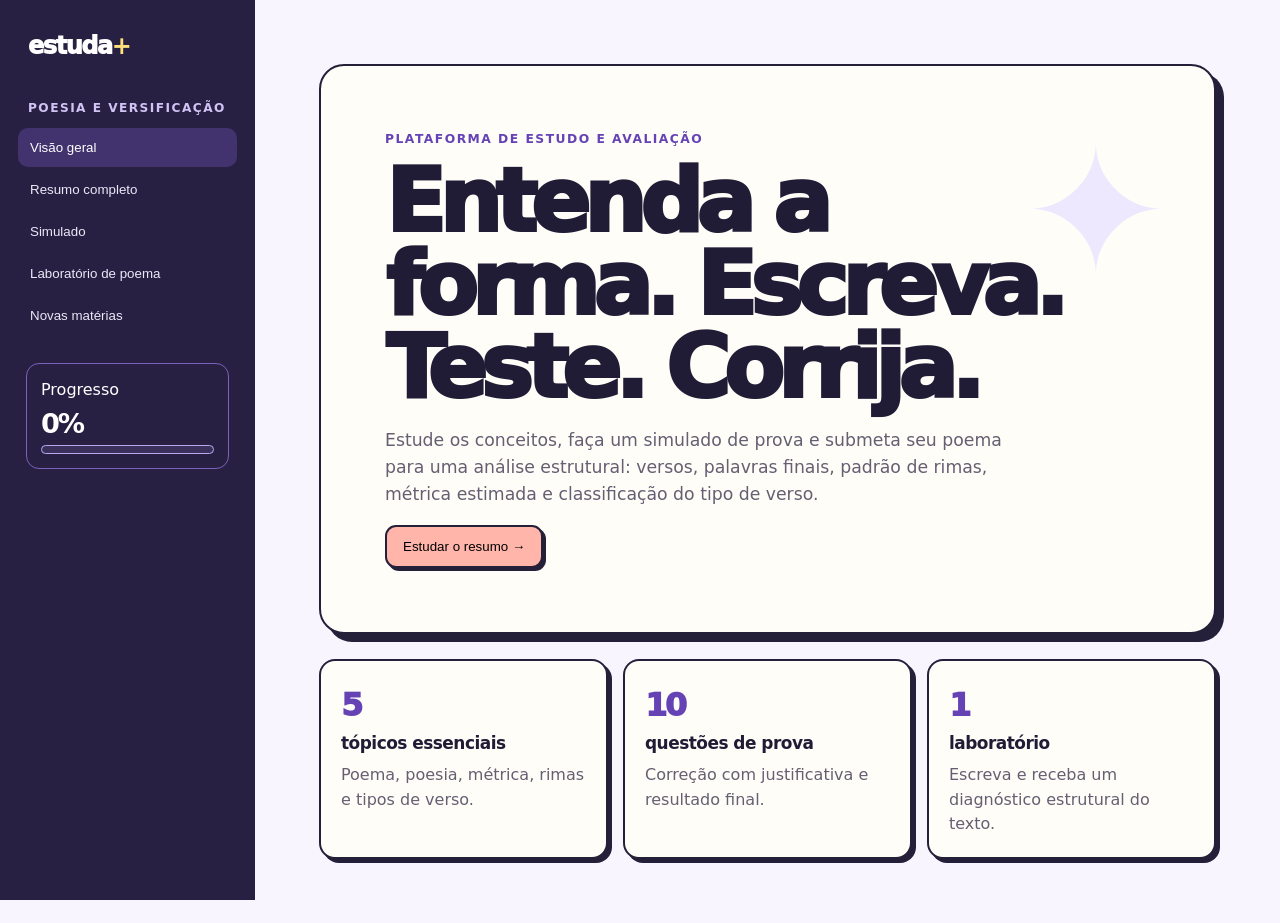
==== plataforma-estudos/index.html @ 5351b5e9 "feat: adiciona plataforma de estudo de versificação" ====
<!doctype html>
<html lang="pt-BR">
<head>
  <script>location.replace('./plataforma-completa.html')</script>
  <meta charset="utf-8"><meta name="viewport" content="width=device-width,initial-scale=1">
  <title>Estuda+ | Poesia</title>
  <style>
    :root{--ink:#25203b;--purple:#6445af;--soft:#eee7ff;--sun:#ffdc70;--mint:#c8f3df;--coral:#ffb5a9;--white:#fffdf7}*{box-sizing:border-box}body{margin:0;background:linear-gradient(130deg,#f9f1ff,#fffaf2 55%,#edfff7);font:500 16px/1.55 system-ui,sans-serif;color:var(--ink)}.app{max-width:1100px;margin:auto;padding:22px}.top{display:flex;justify-content:space-between;align-items:center;margin-bottom:28px}.brand{font-size:1.4rem;font-weight:950;letter-spacing:-.06em}.brand b{color:var(--purple)}.xp{background:var(--sun);border:2px solid var(--ink);box-shadow:3px 3px 0 var(--ink);border-radius:99px;padding:7px 12px;font-weight:900}.hero,.card{border:2px solid var(--ink);background:var(--white);border-radius:20px;box-shadow:7px 7px 0 var(--ink)}.hero{padding:clamp(30px,7vw,75px);position:relative;overflow:hidden}.hero:after{content:'✦';position:absolute;right:7%;top:5%;font-size:10rem;color:var(--soft)}.hero>*{position:relative;z-index:1}.tag{font-size:.76rem;letter-spacing:.11em;font-weight:900;color:var(--purple);text-transform:uppercase}.hero h1{font-size:clamp(2.6rem,7vw,5.3rem);letter-spacing:-.075em;line-height:.92;margin:12px 0 18px;max-width:700px}.hero p{max-width:560px;font-size:1.07rem;color:#575164}.button{border:2px solid var(--ink);border-radius:12px;padding:12px 17px;background:var(--coral);box-shadow:3px 3px 0 var(--ink);font:900 1rem inherit;cursor:pointer}.button:hover{transform:translate(2px,2px);box-shadow:1px 1px 0 var(--ink)}.layout{display:grid;grid-template-columns:220px 1fr;gap:22px;margin-top:28px}.side{height:max-content;padding:13px;position:sticky;top:15px}.nav{display:block;width:100%;border:0;background:transparent;text-align:left;padding:12px;border-radius:9px;font:800 .95rem inherit;cursor:pointer}.nav.active{background:var(--soft);color:var(--purple)}.progress{margin:18px 4px 3px;padding:13px;background:#f4efff;border-radius:12px}.bar{height:9px;border:1.5px solid var(--ink);border-radius:9px;background:#fff;overflow:hidden;margin-top:8px}.bar i{display:block;width:0;height:100%;background:var(--mint);transition:.3s}.content{padding:clamp(21px,4vw,38px);min-height:580px}.view{display:none}.view.active{display:block}.view h2{font-size:clamp(2rem,4vw,3rem);letter-spacing:-.065em;line-height:1;margin:7px 0 21px}.grid{display:grid;grid-template-columns:1fr 1fr;gap:14px}.lesson{border:2px solid var(--ink);border-radius:14px;padding:18px;background:#fff}.lesson h3{margin:0 0 7px;font-size:1.08rem;letter-spacing:-.03em}.lesson p{margin:0;color:#5d5767}.formula{font:800 .88rem ui-monospace,monospace;background:var(--sun);border:1px solid var(--ink);border-radius:6px;padding:2px 5px}.tip{margin-top:16px;border-left:5px solid var(--purple);padding:14px 16px;background:var(--soft);border-radius:0 12px 12px 0}.question{font-size:clamp(1.35rem,3vw,2rem);font-weight:900;line-height:1.2;letter-spacing:-.045em;margin:20px 0}.counter{font:800 .8rem ui-monospace,monospace;color:var(--purple)}.answers{display:grid;grid-template-columns:1fr 1fr;gap:11px}.answer,.task button{background:#fff;border:2px solid var(--ink);border-radius:11px;box-shadow:2px 2px 0 var(--ink);padding:13px;text-align:left;font:800 .94rem inherit;cursor:pointer}.answer:before{content:attr(data-l);display:inline-grid;place-items:center;width:25px;height:25px;border:1.5px solid var(--ink);border-radius:50%;margin-right:9px;background:var(--soft);font:800 .75rem ui-monospace,monospace}.answer.ok{background:var(--mint)}.answer.no{background:#ffd7d1}.feedback{margin-top:17px;padding:14px;background:var(--soft);border:1.5px dashed var(--purple);border-radius:12px}.hidden{display:none}.next{background:var(--sun);margin-top:17px}.task{border:2px solid var(--ink);border-radius:14px;background:#fff;padding:18px;margin-bottom:14px}.task h3{margin:0 0 5px}.task p{margin:0 0 11px;color:#5d5767}.task button{background:var(--mint);font-size:.87rem;padding:9px 11px}.task-options{display:flex;gap:9px;flex-wrap:wrap}.task input{border:2px solid var(--ink);border-radius:9px;padding:10px;font:inherit;max-width:270px}.status{font-weight:850;margin:9px 0 0;min-height:24px}.note{background:#effff6;border:1.5px solid var(--ink);padding:15px;border-radius:12px;margin-top:18px}.note h3{margin:0 0 5px}.writing-grid{display:grid;grid-template-columns:1fr 250px;gap:16px}.editor{background:#faf7ff;border:2px solid var(--ink);border-radius:14px;padding:16px}.editor label{display:block;font-size:.78rem;font-weight:900;letter-spacing:.07em;text-transform:uppercase;color:var(--purple);margin-bottom:6px}.editor input,.editor textarea{width:100%;border:2px solid var(--ink);border-radius:9px;padding:11px;font:inherit;background:white}.editor textarea{min-height:310px;resize:vertical;line-height:1.65}.editor input{margin-bottom:15px}.tools{display:flex;gap:9px;flex-wrap:wrap;margin-top:13px}.tools button{background:var(--sun);border:2px solid var(--ink);border-radius:9px;padding:9px 11px;box-shadow:2px 2px 0 var(--ink);font-weight:850;cursor:pointer}.writing-side{display:grid;gap:14px;align-content:start}.writing-side article{border:2px solid var(--ink);border-radius:13px;padding:14px;background:#fff}.writing-side h3{margin:0 0 6px}.writing-side p{margin:0;color:#5d5767}.stat{font-size:1.7rem;font-weight:950;letter-spacing:-.07em}.analysis{margin-top:15px;background:var(--soft);border-radius:12px;padding:14px;min-height:62px}@media(max-width:720px){.layout{grid-template-columns:1fr}.side{position:static;display:flex;gap:5px;overflow:auto}.nav{white-space:nowrap;width:auto}.progress{display:none}.grid,.answers,.writing-grid{grid-template-columns:1fr}.hero,.card{box-shadow:4px 4px 0 var(--ink)}}
  </style>
</head>
<body><main class="app"><header class="top"><div class="brand">estuda<b>+</b></div><div class="xp" id="xp">✦ 0 XP</div></header>
  <section class="hero"><div class="tag">trilha 01 · língua portuguesa</div><h1>Aprenda o ritmo dos poemas.</h1><p>Leia a explicação, enfrente desafios rápidos e complete missões. Esta é uma base de estudo pronta para ser adaptada às próximas matérias.</p><button class="button" onclick="show('learn')">Começar agora →</button></section>
  <section class="layout" id="study"><aside class="side card"><button class="nav active" data-view="learn">📚 Explicação</button><button class="nav" data-view="game">⚡ Desafios</button><button class="nav" data-view="tasks">🎯 Atividades</button><button class="nav" data-view="write">✍️ Escrita</button><div class="progress">Seu progresso: <b id="percent">0%</b><div class="bar"><i id="bar"></i></div></div></aside>
  <section class="content card"><div class="view active" id="learn"><div class="tag">1. compreender</div><h2>O essencial da matéria</h2><div class="grid" id="lessons"></div><div class="tip"><b>Dica de escansão:</b> leia o verso em voz alta. Na métrica, a contagem vai até a última sílaba tônica; sons vocálicos próximos podem formar uma só sílaba poética.</div><div class="note"><h3>Como adaptar esta plataforma</h3>As explicações, perguntas e atividades ficam reunidas no começo do código. Para uma nova matéria, basta trocar esses conteúdos, mantendo a estrutura visual e a lógica de pontuação.</div></div>
  <div class="view" id="game"><div class="tag">2. testar</div><h2>Desafios de versificação</h2><div class="counter" id="counter"></div><div class="bar"><i id="gamebar"></i></div><div class="question" id="q"></div><div class="answers" id="answers"></div><div class="feedback hidden" id="feedback"></div><button class="button next hidden" id="next">Próximo desafio →</button></div>
  <div class="view" id="tasks"><div class="tag">3. praticar</div><h2>Atividades respondíveis</h2><div class="task"><h3>1. Reconheça o esquema</h3><p>Que tipo de rima é representado por <b>ABAB</b>?</p><div class="task-options"><button onclick="choiceActivity('rima','cruzada','Rima alternada, também chamada cruzada.')">Alternada ou cruzada</button><button onclick="choiceActivity('rima','emparelhada','Observe a ordem das letras.')">Emparelhada</button><button onclick="choiceActivity('rima','interpolada','Observe a ordem das letras.')">Interpolada</button></div><div class="status" id="rimaStatus"></div></div><div class="task"><h3>2. Complete o conceito</h3><p>Um verso branco possui métrica, mas não possui:</p><input id="blankInput" placeholder="Digite sua resposta"><button onclick="inputActivity('blankInput','','rima','blankStatus','Isso: verso branco tem métrica, mas não tem rima.')">Conferir</button><div class="status" id="blankStatus"></div></div><div class="task"><h3>3. Marque a afirmação verdadeira</h3><p>Escolha a única alternativa correta.</p><div class="task-options"><button onclick="choiceActivity('livre','errada','Versos livres ainda podem ter ritmo.')">Verso livre não tem ritmo.</button><button onclick="choiceActivity('livre','certa','Certo: ele não segue uma medida regular preestabelecida.')">Verso livre não segue métrica regular fixa.</button><button onclick="choiceActivity('livre','errada','Essa é a definição de verso branco.')">Verso livre tem métrica, mas não rima.</button></div><div class="status" id="livreStatus"></div></div><div class="task"><h3>4. Complete a escansão</h3><p>Na contagem poética, paramos na última sílaba:</p><input id="tonicInput" placeholder="Digite uma palavra"><button onclick="inputActivity('tonicInput','tonica','tônica','tonicStatus','Perfeito: a última sílaba tônica encerra a contagem.')">Conferir</button><div class="status" id="tonicStatus"></div></div></div>
  <div class="view" id="write"><div class="tag">4. criar</div><h2>Oficina de poema</h2><p>Escreva livremente ou use os lembretes ao lado. Seu rascunho fica salvo somente neste navegador.</p><div class="writing-grid"><section class="editor"><label for="poemTitle">Título</label><input id="poemTitle" placeholder="Ex.: Chuva na janela"><label for="poemText">Seu poema</label><textarea id="poemText" placeholder="Escreva um verso por linha...\n\nExperimente usar imagens, sons, ritmo ou rimas."></textarea><div class="tools"><button onclick="savePoem()">Guardar rascunho</button><button onclick="analyzePoem()">Analisar versos</button><button onclick="clearPoem()">Limpar</button></div><div class="analysis" id="poemAnalysis">Escreva alguns versos e clique em “Analisar versos”.</div></section><aside class="writing-side"><article><h3>Desafio criativo</h3><p>Escreva quatro versos sobre uma lembrança. Tente fazer o 1º rimar com o 3º e o 2º com o 4º: <span class="formula">ABAB</span>.</p></article><article><h3>Contagem</h3><div class="stat" id="lineCount">0 versos</div><p id="wordCount">0 palavras</p></article><article><h3>Checklist</h3><p>□ Dei um título<br>□ Li em voz alta<br>□ Escolhi palavras que criam imagens<br>□ Revisei a pontuação</p></article></aside></div></div></section></section></main>
  <script>
    // BLOCO DE CONTEÚDO: troque-o para criar novas trilhas de estudo.
    const data={lessons:[['Poema e poesia','Poema é o texto construído em versos, estrofes ou até em prosa. Poesia é a força artística, emotiva e imaginativa que ele pode produzir.'],['Sílaba poética','É uma unidade de som do verso. Ela pode ser diferente da sílaba gramatical porque acompanha a pronúncia e o ritmo.'],['Rimas','<span class="formula">ABAB</span> alternada; <span class="formula">AABB</span> emparelhada; <span class="formula">ABBA</span> interpolada.'],['Verso livre e branco','Verso branco possui métrica regular, sem rima. Verso livre não segue uma medida regular fixa.']],questions:[['Qual é a diferença correta entre poema e poesia?',['Poema é o texto; poesia é seu efeito artístico.','Poesia é cada linha do poema.','Poema só existe se tiver rima.','São sempre a mesma coisa.'],0,'Poema é a composição textual. Poesia é o efeito expressivo que pode aparecer nela.'],['A contagem das sílabas poéticas termina:',['Na última palavra.','Na última sílaba tônica.','Na primeira vírgula.','Quando há uma rima.'],1,'A última sílaba tônica encerra a medida do verso.'],['Qual esquema é uma rima interpolada?',['ABAB','AABB','ABBA','ABCD'],2,'ABBA é a rima interpolada ou oposta.'],['Um verso com métrica regular, mas sem rima, é:',['Verso livre','Verso branco','Verso alternado','Verso emparelhado'],1,'Verso branco mantém a métrica e dispensa a rima.'],['O verso livre:',['Não segue métrica regular fixa.','Tem sempre sete sílabas.','Nunca tem ritmo.','Rima obrigatoriamente.'],0,'Versos livres não seguem uma medida fixa, embora possam ter ritmo e rimas ocasionais.']]};
    const $=x=>document.querySelector(x);let index=0,xp=0,done=new Set(),locked=false;const letters='ABCD';
    $('#lessons').innerHTML=data.lessons.map(x=>`<article class="lesson"><h3>${x[0]}</h3><p>${x[1]}</p></article>`).join('');
    function update(){let pct=Math.min(100,Math.round(done.size/9*100));$('#xp').textContent='✦ '+xp+' XP';$('#percent').textContent=pct+'%';$('#bar').style.width=pct+'%'}
    function show(id){document.querySelectorAll('.view').forEach(x=>x.classList.toggle('active',x.id===id));document.querySelectorAll('.nav').forEach(x=>x.classList.toggle('active',x.dataset.view===id));if(id==='game')render();$('#study').scrollIntoView({behavior:'smooth',block:'start'})}document.querySelectorAll('.nav').forEach(x=>x.onclick=()=>show(x.dataset.view));
    function render(){let d=data.questions[index];locked=false;$('#counter').textContent=`DESAFIO ${index+1} DE ${data.questions.length}`;$('#gamebar').style.width=(100*index/data.questions.length)+'%';$('#q').textContent=d[0];$('#answers').innerHTML=d[1].map((a,i)=>`<button class="answer" data-l="${letters[i]}">${a}</button>`).join('');$('#feedback').classList.add('hidden');$('#next').classList.add('hidden');[...document.querySelectorAll('.answer')].forEach((b,i)=>b.onclick=()=>answer(i))}
    function answer(n){if(locked)return;locked=true;let d=data.questions[index],all=[...document.querySelectorAll('.answer')],hit=n===d[2];all.forEach((b,i)=>{b.disabled=true;if(i===d[2])b.classList.add('ok');if(i===n&&!hit)b.classList.add('no')});if(hit&&!done.has('q'+index)){done.add('q'+index);xp+=100;update()}$('#feedback').innerHTML=(hit?'<b>Acertou! +100 XP.</b> ':'<b>Quase.</b> ')+d[3];$('#feedback').classList.remove('hidden');$('#next').classList.remove('hidden');$('#next').textContent=index===data.questions.length-1?'Concluir rodada →':'Próximo desafio →'}
    $('#next').onclick=()=>{if(index<data.questions.length-1){index++;render()}else{$('#feedback').innerHTML='<b>Rodada concluída!</b> Revise os pontos que errou e jogue de novo para alcançar todos os XP.';$('#next').classList.add('hidden');$('#gamebar').style.width='100%'}};
    function completeActivity(key,target,text){if(!done.has(key)){done.add(key);xp+=50;update()}$('#'+target).textContent='✓ Correto! +50 XP — '+text}
    function choiceActivity(id,choice,explanation){let correct=(id==='rima'&&choice==='cruzada')||(id==='livre'&&choice==='certa');let target=id+'Status';if(correct)completeActivity(id,target,explanation);else $('#'+target).textContent='Ainda não. '+explanation}
    function inputActivity(inputId,accepted1,accepted2,target,text){let answer=$('#'+inputId).value.trim().toLocaleLowerCase('pt-BR');if(answer===accepted1||answer===accepted2)completeActivity(target,target,text);else $('#'+target).textContent='Tente outra vez. Leia a frase e pense no termo que completa o conceito.'}
    const poemTitle=$('#poemTitle'),poemText=$('#poemText');
    function poemStats(){let lines=poemText.value.split('\n').filter(x=>x.trim()).length,words=poemText.value.trim()?poemText.value.trim().split(/\s+/).length:0;$('#lineCount').textContent=lines+' '+(lines===1?'verso':'versos');$('#wordCount').textContent=words+' '+(words===1?'palavra':'palavras')}
    function savePoem(){localStorage.setItem('estuda-poem-title',poemTitle.value);localStorage.setItem('estuda-poem-text',poemText.value);$('#poemAnalysis').textContent='✓ Rascunho guardado neste navegador.'}
    function clearPoem(){poemTitle.value='';poemText.value='';localStorage.removeItem('estuda-poem-title');localStorage.removeItem('estuda-poem-text');poemStats();$('#poemAnalysis').textContent='A folha está em branco. Quando quiser, comece outro poema.'}
    function analyzePoem(){let lines=poemText.value.split('\n').map(x=>x.trim()).filter(Boolean);if(!lines.length){$('#poemAnalysis').textContent='Escreva pelo menos um verso para analisar.';return}let endings=lines.map(x=>(x.match(/[A-Za-zÀ-ÿ]+(?=[^A-Za-zÀ-ÿ]*$)/)||[''])[0].toLowerCase());let repeated=endings.filter((x,i)=>x&&endings.indexOf(x)!==i);let message=`Você escreveu ${lines.length} ${lines.length===1?'verso':'versos'}. `;message+=repeated.length?`Há repetição nas palavras finais (${[...new Set(repeated)].join(', ')}); leia em voz alta para ver se ela cria uma rima interessante.`:'As palavras finais são diferentes. Se quiser experimentar rimas, tente aproximar os sons no fim de dois versos.';$('#poemAnalysis').textContent=message}
    poemTitle.value=localStorage.getItem('estuda-poem-title')||'';poemText.value=localStorage.getItem('estuda-poem-text')||'';poemText.addEventListener('input',poemStats);poemTitle.addEventListener('input',()=>localStorage.setItem('estuda-poem-title',poemTitle.value));poemStats();update();
  </script></body></html>
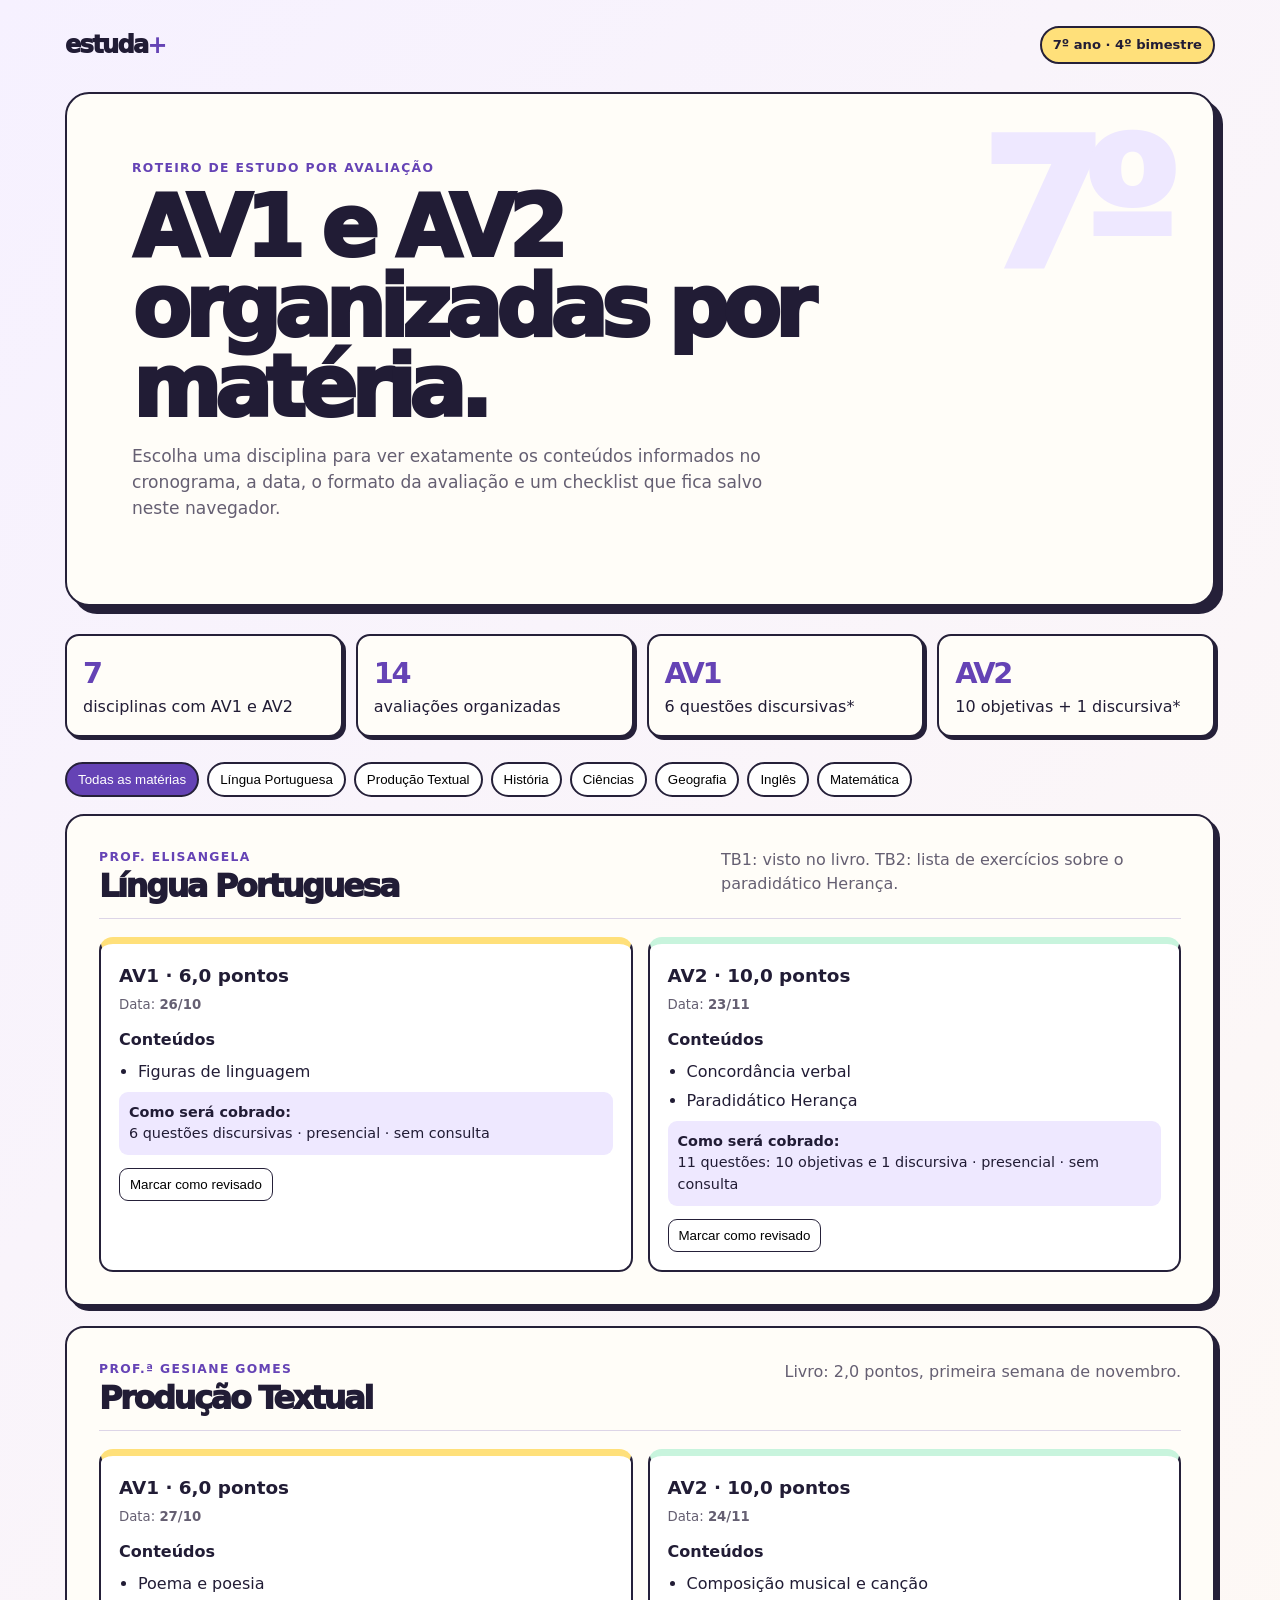
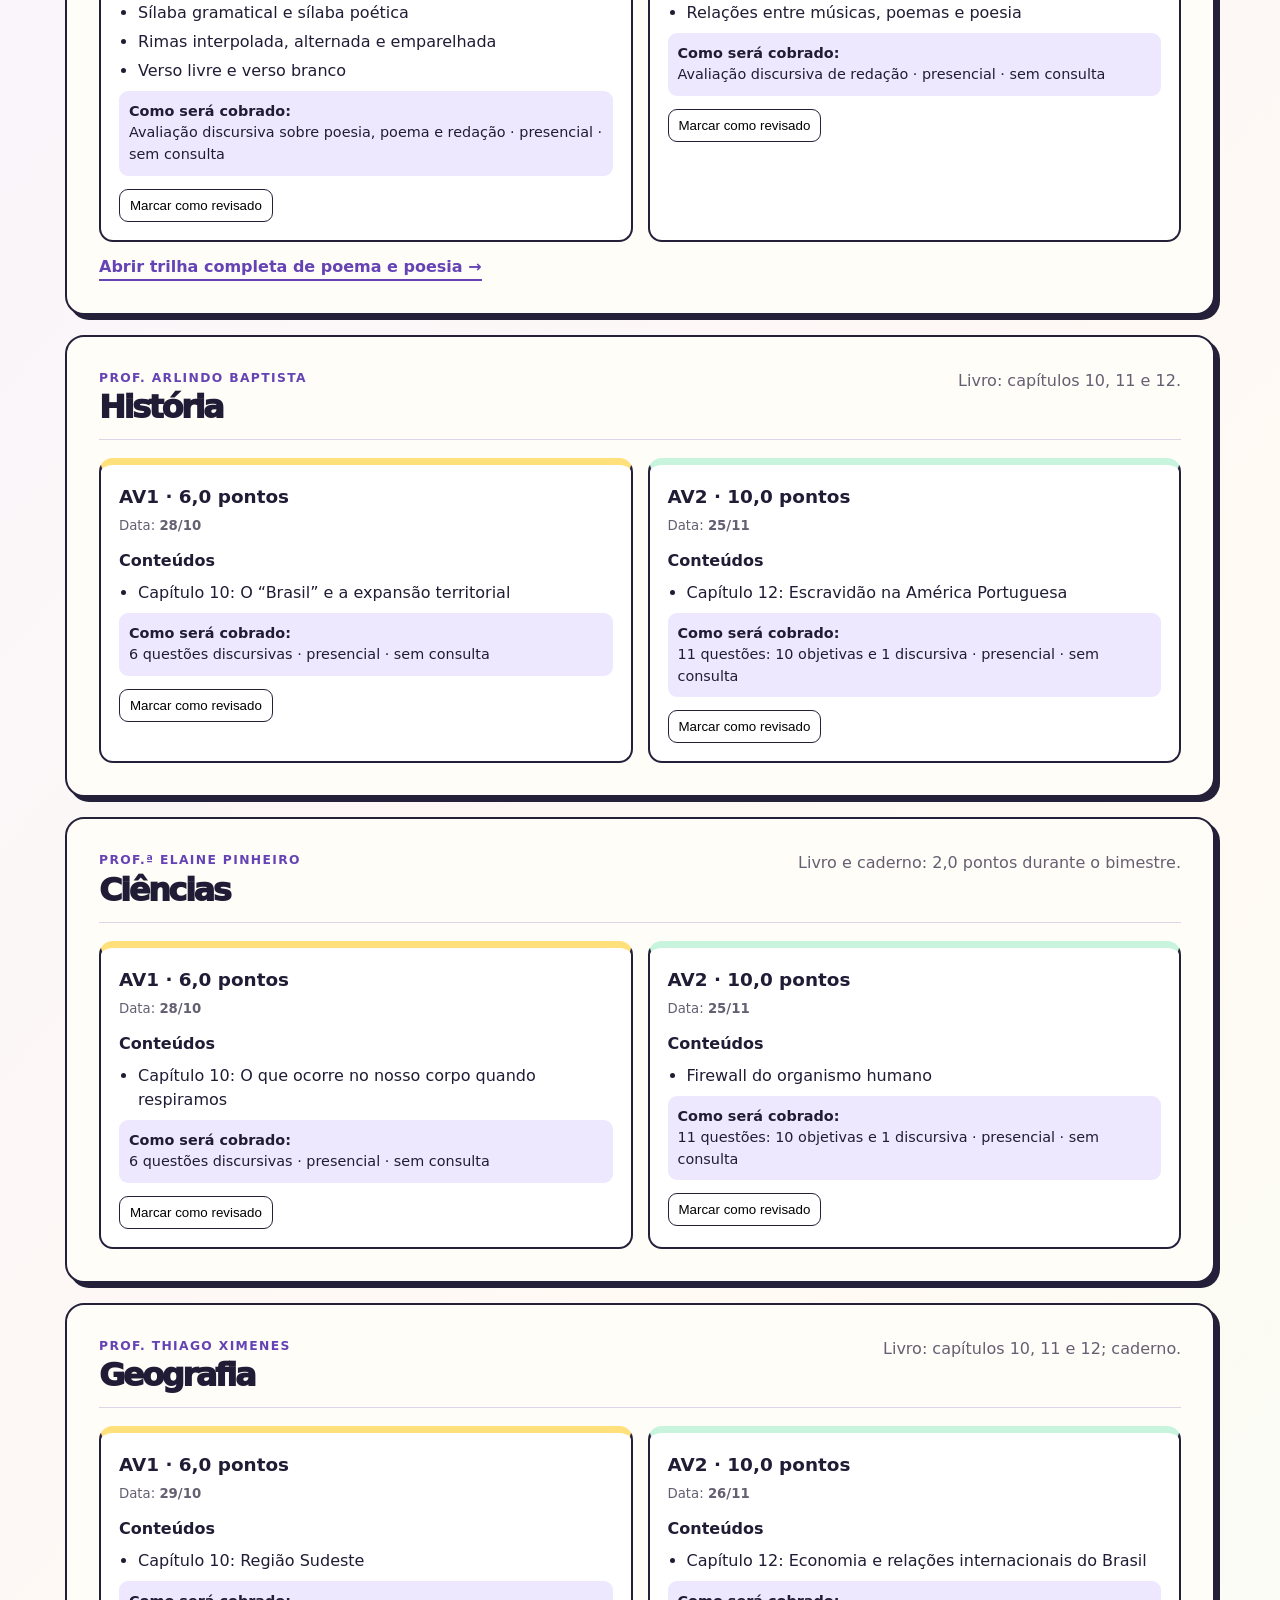
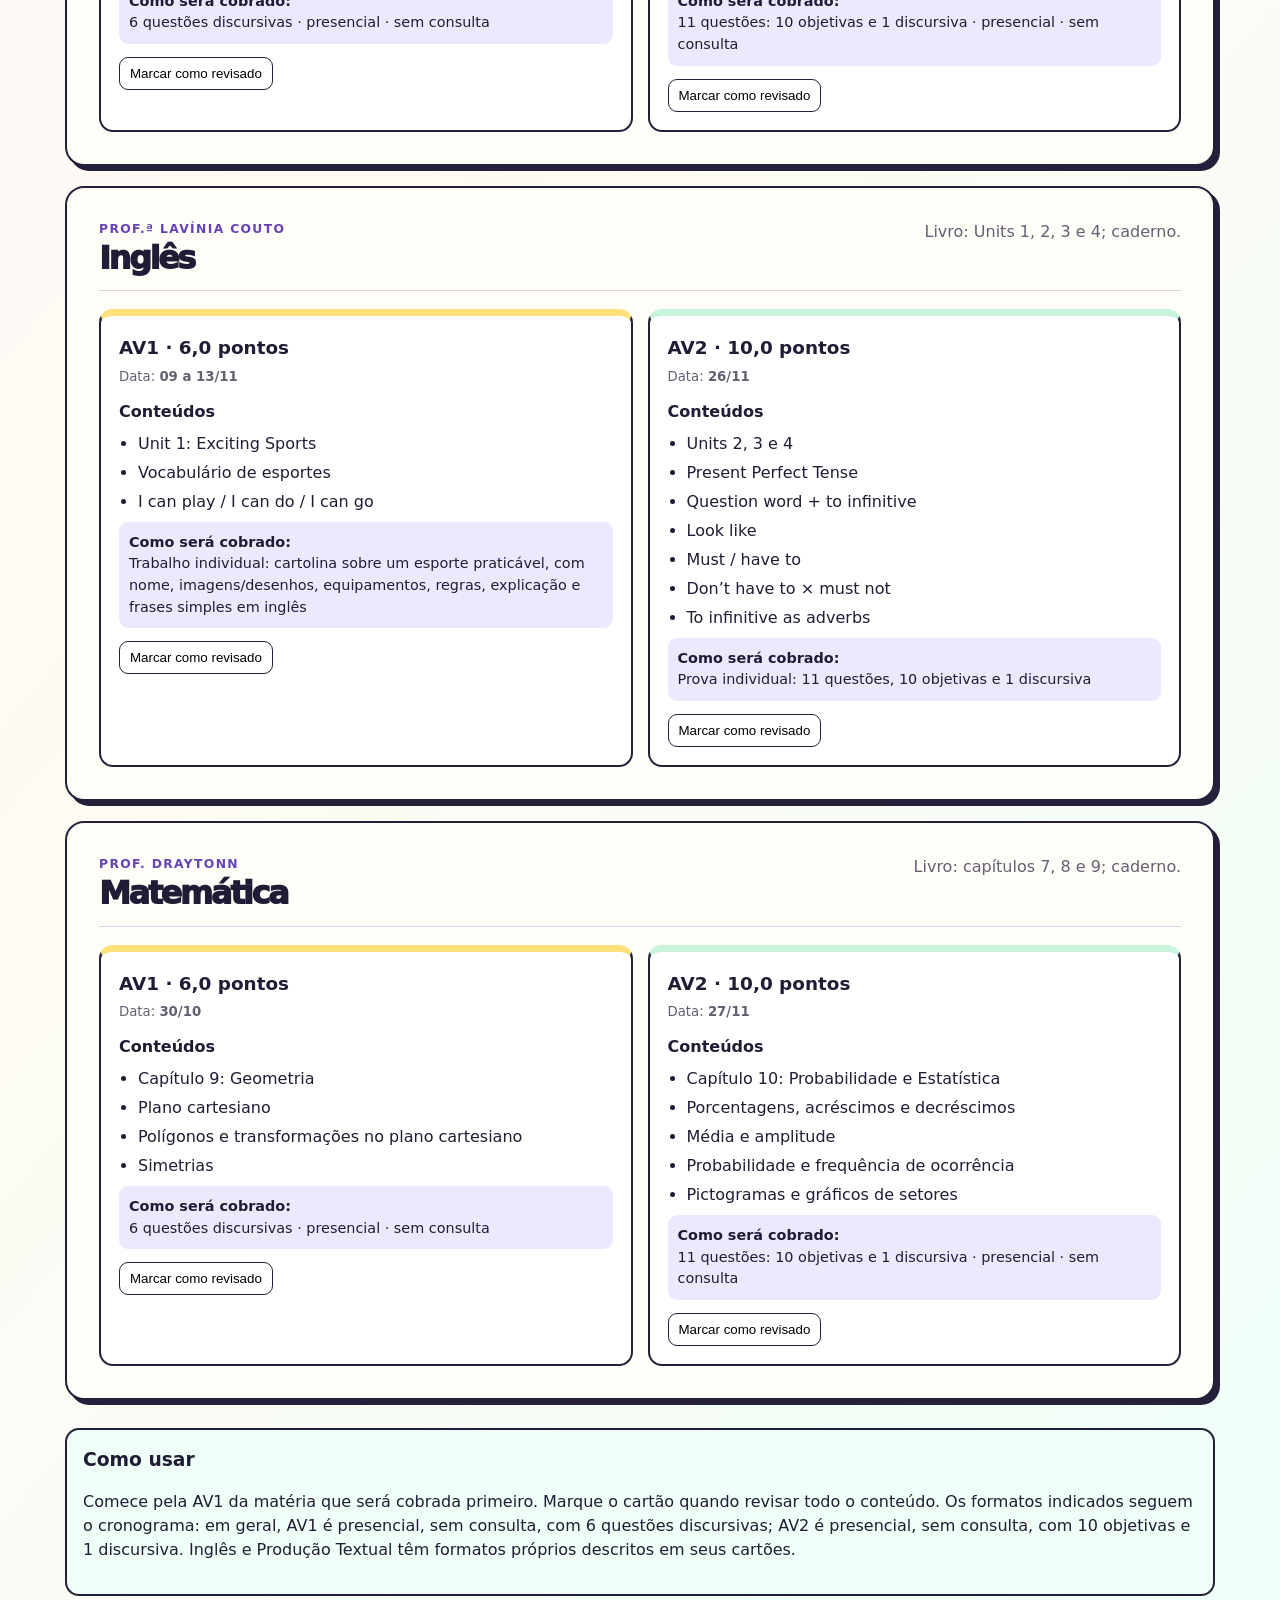
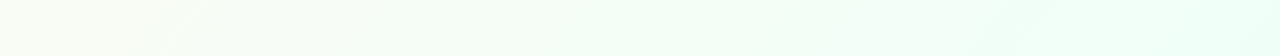
==== commit 2b70ae2d: "feat: organiza conteúdos AV1 e AV2 por matéria" ====
--- a/plataforma-estudos/index.html
+++ b/plataforma-estudos/index.html
@@ -1,7 +1,7 @@
 <!doctype html>
 <html lang="pt-BR">
 <head>
-  <script>location.replace('./plataforma-completa.html')</script>
+  <script>location.replace('./materias.html')</script>
   <meta charset="utf-8"><meta name="viewport" content="width=device-width,initial-scale=1">
   <title>Estuda+ | Poesia</title>
   <style>
